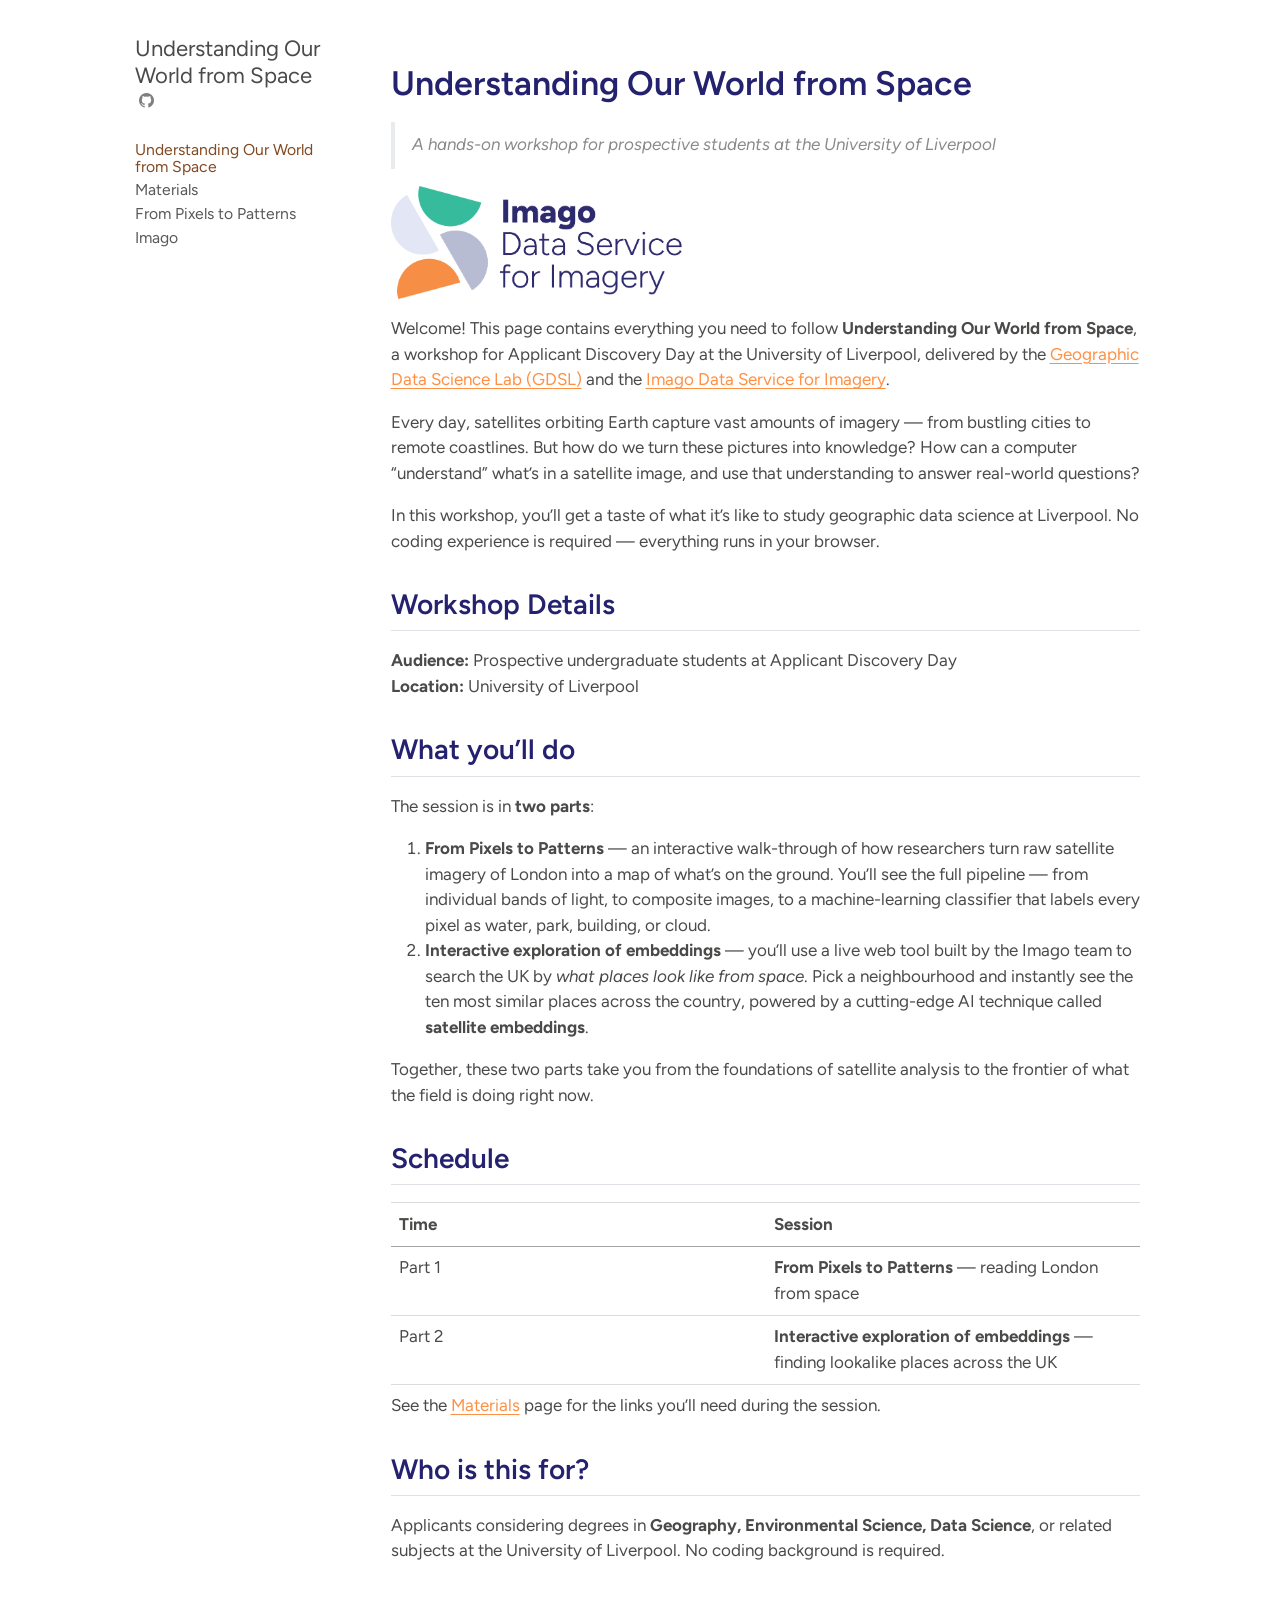
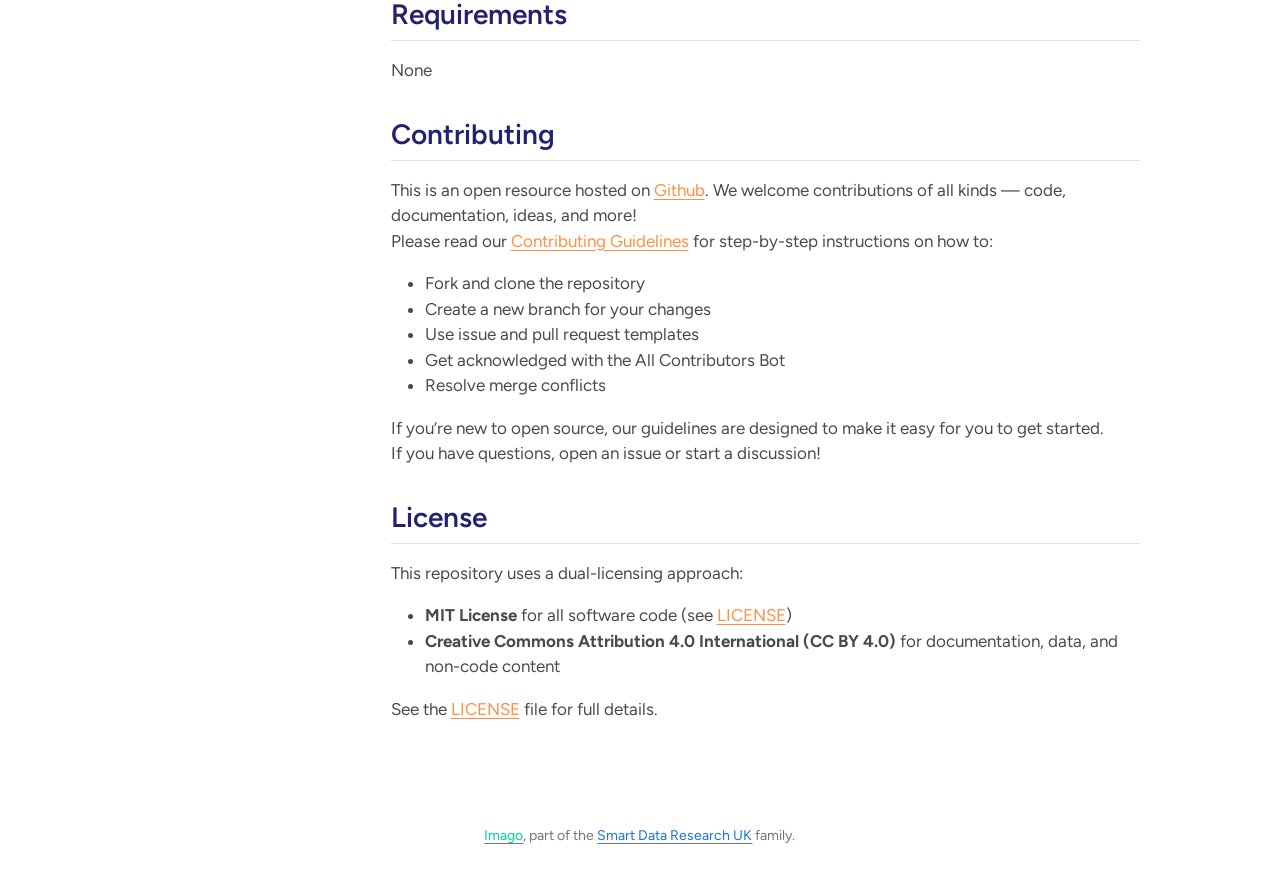
==== docs/index.html @ d42da16a "all material draft 1 (tested) index, materials, pixels to patterns and link to embeddings map" ====
<!DOCTYPE html>
<html xmlns="http://www.w3.org/1999/xhtml" lang="en" xml:lang="en"><head>

<meta charset="utf-8">
<meta name="generator" content="quarto-1.7.32">

<meta name="viewport" content="width=device-width, initial-scale=1.0, user-scalable=yes">


<title>Understanding Our World from Space</title>
<style>
code{white-space: pre-wrap;}
span.smallcaps{font-variant: small-caps;}
div.columns{display: flex; gap: min(4vw, 1.5em);}
div.column{flex: auto; overflow-x: auto;}
div.hanging-indent{margin-left: 1.5em; text-indent: -1.5em;}
ul.task-list{list-style: none;}
ul.task-list li input[type="checkbox"] {
  width: 0.8em;
  margin: 0 0.8em 0.2em -1em; /* quarto-specific, see https://github.com/quarto-dev/quarto-cli/issues/4556 */ 
  vertical-align: middle;
}
</style>


<script src="site_libs/quarto-nav/quarto-nav.js"></script>
<script src="site_libs/quarto-nav/headroom.min.js"></script>
<script src="site_libs/clipboard/clipboard.min.js"></script>
<script src="site_libs/quarto-search/autocomplete.umd.js"></script>
<script src="site_libs/quarto-search/fuse.min.js"></script>
<script src="site_libs/quarto-search/quarto-search.js"></script>
<meta name="quarto:offset" content="./">
<script src="site_libs/quarto-html/quarto.js" type="module"></script>
<script src="site_libs/quarto-html/tabsets/tabsets.js" type="module"></script>
<script src="site_libs/quarto-html/popper.min.js"></script>
<script src="site_libs/quarto-html/tippy.umd.min.js"></script>
<script src="site_libs/quarto-html/anchor.min.js"></script>
<link href="site_libs/quarto-html/tippy.css" rel="stylesheet">
<link href="site_libs/quarto-html/quarto-syntax-highlighting-37eea08aefeeee20ff55810ff984fec1.css" rel="stylesheet" id="quarto-text-highlighting-styles">
<script src="site_libs/bootstrap/bootstrap.min.js"></script>
<link href="site_libs/bootstrap/bootstrap-icons.css" rel="stylesheet">
<link href="site_libs/bootstrap/bootstrap-4db980d2af4412063e54ac826e8327b6.min.css" rel="stylesheet" append-hash="true" id="quarto-bootstrap" data-mode="light">
<script id="quarto-search-options" type="application/json">{
  "location": "sidebar",
  "copy-button": false,
  "collapse-after": 3,
  "panel-placement": "start",
  "type": "overlay",
  "limit": 50,
  "keyboard-shortcut": [
    "f",
    "/",
    "s"
  ],
  "language": {
    "search-no-results-text": "No results",
    "search-matching-documents-text": "matching documents",
    "search-copy-link-title": "Copy link to search",
    "search-hide-matches-text": "Hide additional matches",
    "search-more-match-text": "more match in this document",
    "search-more-matches-text": "more matches in this document",
    "search-clear-button-title": "Clear",
    "search-text-placeholder": "",
    "search-detached-cancel-button-title": "Cancel",
    "search-submit-button-title": "Submit",
    "search-label": "Search"
  }
}</script>
<script defer="" src="https://events.imago.ac.uk/script.js" data-website-id="1d384e7c-c043-45bd-9404-abb364ffe9e0"></script>


</head>

<body class="nav-sidebar floating fullcontent quarto-light">

<div id="quarto-search-results"></div>
  <header id="quarto-header" class="headroom fixed-top">
  <nav class="quarto-secondary-nav">
    <div class="container-fluid d-flex">
      <button type="button" class="quarto-btn-toggle btn" data-bs-toggle="collapse" role="button" data-bs-target=".quarto-sidebar-collapse-item" aria-controls="quarto-sidebar" aria-expanded="false" aria-label="Toggle sidebar navigation" onclick="if (window.quartoToggleHeadroom) { window.quartoToggleHeadroom(); }">
        <i class="bi bi-layout-text-sidebar-reverse"></i>
      </button>
        <nav class="quarto-page-breadcrumbs" aria-label="breadcrumb"><ol class="breadcrumb"><li class="breadcrumb-item"><a href="./index.html">Understanding Our World from Space</a></li></ol></nav>
        <a class="flex-grow-1" role="navigation" data-bs-toggle="collapse" data-bs-target=".quarto-sidebar-collapse-item" aria-controls="quarto-sidebar" aria-expanded="false" aria-label="Toggle sidebar navigation" onclick="if (window.quartoToggleHeadroom) { window.quartoToggleHeadroom(); }">      
        </a>
      <button type="button" class="btn quarto-search-button" aria-label="Search" onclick="window.quartoOpenSearch();">
        <i class="bi bi-search"></i>
      </button>
    </div>
  </nav>
</header>
<!-- content -->
<div id="quarto-content" class="quarto-container page-columns page-rows-contents page-layout-article">
<!-- sidebar -->
  <nav id="quarto-sidebar" class="sidebar collapse collapse-horizontal quarto-sidebar-collapse-item sidebar-navigation floating overflow-auto">
    <div class="pt-lg-2 mt-2 text-left sidebar-header">
    <div class="sidebar-title mb-0 py-0">
      <a href="./">Understanding Our World from Space</a> 
        <div class="sidebar-tools-main">
    <a href="https://github.com/Imago-SDRUK/ADD_from_space" title="" class="quarto-navigation-tool px-1" aria-label=""><i class="bi bi-github"></i></a>
    <div id="quarto-search" class="quarto-navigation-tool px-1" title="Search"></div>
</div>
    </div>
      </div>
    <div class="sidebar-menu-container"> 
    <ul class="list-unstyled mt-1">
        <li class="sidebar-item">
  <div class="sidebar-item-container"> 
  <a href="./index.html" class="sidebar-item-text sidebar-link active">
 <span class="menu-text">Understanding Our World from Space</span></a>
  </div>
</li>
        <li class="sidebar-item">
  <div class="sidebar-item-container"> 
  <a href="./materials.html" class="sidebar-item-text sidebar-link">
 <span class="menu-text">Materials</span></a>
  </div>
</li>
        <li class="sidebar-item">
  <div class="sidebar-item-container"> 
  <a href="./pixelsToPatterns.html" class="sidebar-item-text sidebar-link">
 <span class="menu-text">From Pixels to Patterns</span></a>
  </div>
</li>
        <li class="sidebar-item">
  <div class="sidebar-item-container"> 
  <a href="https://imago.ac.uk" class="sidebar-item-text sidebar-link">
 <span class="menu-text">Imago</span></a>
  </div>
</li>
    </ul>
    </div>
</nav>
<div id="quarto-sidebar-glass" class="quarto-sidebar-collapse-item" data-bs-toggle="collapse" data-bs-target=".quarto-sidebar-collapse-item"></div>
<!-- margin-sidebar -->
    
<!-- main -->
<main class="content" id="quarto-document-content"><header id="title-block-header" class="quarto-title-block"></header>




<section id="understanding-our-world-from-space" class="level1">
<h1>Understanding Our World from Space</h1>
<blockquote class="blockquote">
<p><em>A hands-on workshop for prospective students at the University of Liverpool</em></p>
</blockquote>
<p><img src="assets/Imago-logo.png" alt="Imago Logo" width="300"></p>
<p>Welcome! This page contains everything you need to follow <strong>Understanding Our World from Space</strong>, a workshop for Applicant Discovery Day at the University of Liverpool, delivered by the <a href="https://www.liverpool.ac.uk/geographic-data-science/">Geographic Data Science Lab (GDSL)</a> and the <a href="https://imago.ac.uk/">Imago Data Service for Imagery</a>.</p>
<p>Every day, satellites orbiting Earth capture vast amounts of imagery — from bustling cities to remote coastlines. But how do we turn these pictures into knowledge? How can a computer “understand” what’s in a satellite image, and use that understanding to answer real-world questions?</p>
<p>In this workshop, you’ll get a taste of what it’s like to study geographic data science at Liverpool. No coding experience is required — everything runs in your browser.</p>
<section id="workshop-details" class="level2">
<h2 class="anchored" data-anchor-id="workshop-details">Workshop Details</h2>
<p><strong>Audience:</strong> Prospective undergraduate students at Applicant Discovery Day<br>
<strong>Location:</strong> University of Liverpool</p>
</section>
<section id="what-youll-do" class="level2">
<h2 class="anchored" data-anchor-id="what-youll-do">What you’ll do</h2>
<p>The session is in <strong>two parts</strong>:</p>
<ol type="1">
<li><strong>From Pixels to Patterns</strong> — an interactive walk-through of how researchers turn raw satellite imagery of London into a map of what’s on the ground. You’ll see the full pipeline — from individual bands of light, to composite images, to a machine-learning classifier that labels every pixel as water, park, building, or cloud.</li>
<li><strong>Interactive exploration of embeddings</strong> — you’ll use a live web tool built by the Imago team to search the UK by <em>what places look like from space</em>. Pick a neighbourhood and instantly see the ten most similar places across the country, powered by a cutting-edge AI technique called <strong>satellite embeddings</strong>.</li>
</ol>
<p>Together, these two parts take you from the foundations of satellite analysis to the frontier of what the field is doing right now.</p>
</section>
<section id="schedule" class="level2">
<h2 class="anchored" data-anchor-id="schedule">Schedule</h2>
<table class="caption-top table">
<colgroup>
<col style="width: 50%">
<col style="width: 50%">
</colgroup>
<thead>
<tr class="header">
<th>Time</th>
<th>Session</th>
</tr>
</thead>
<tbody>
<tr class="odd">
<td>Part 1</td>
<td><strong>From Pixels to Patterns</strong> — reading London from space</td>
</tr>
<tr class="even">
<td>Part 2</td>
<td><strong>Interactive exploration of embeddings</strong> — finding lookalike places across the UK</td>
</tr>
</tbody>
</table>
<p>See the <a href="https://imago-sdruk.github.io/ADD_from_space/Materials.html">Materials</a> page for the links you’ll need during the session.</p>
</section>
<section id="who-is-this-for" class="level2">
<h2 class="anchored" data-anchor-id="who-is-this-for">Who is this for?</h2>
<p>Applicants considering degrees in <strong>Geography, Environmental Science, Data Science</strong>, or related subjects at the University of Liverpool. No coding background is required.</p>
</section>
<section id="requirements" class="level2">
<h2 class="anchored" data-anchor-id="requirements">Requirements</h2>
<p>None</p>
</section>
<section id="contributing" class="level2">
<h2 class="anchored" data-anchor-id="contributing">Contributing</h2>
<p>This is an open resource hosted on <a href="https://github.com/Imago-SDRUK/ADD_from_space">Github</a>. We welcome contributions of all kinds — code, documentation, ideas, and more!<br>
Please read our <a href="./CONTRIBUTING.html">Contributing Guidelines</a> for step-by-step instructions on how to:</p>
<ul>
<li>Fork and clone the repository</li>
<li>Create a new branch for your changes</li>
<li>Use issue and pull request templates</li>
<li>Get acknowledged with the All Contributors Bot</li>
<li>Resolve merge conflicts</li>
</ul>
<p>If you’re new to open source, our guidelines are designed to make it easy for you to get started.<br>
If you have questions, open an issue or start a discussion!</p>
</section>
<section id="license" class="level2">
<h2 class="anchored" data-anchor-id="license">License</h2>
<p>This repository uses a dual-licensing approach:</p>
<ul>
<li><strong>MIT License</strong> for all software code (see <a href="LICENSE">LICENSE</a>)</li>
<li><strong>Creative Commons Attribution 4.0 International (CC BY 4.0)</strong> for documentation, data, and non-code content</li>
</ul>
<p>See the <a href="LICENSE">LICENSE</a> file for full details.</p>


</section>
</section>

</main> <!-- /main -->
<script id="quarto-html-after-body" type="application/javascript">
  window.document.addEventListener("DOMContentLoaded", function (event) {
    const icon = "";
    const anchorJS = new window.AnchorJS();
    anchorJS.options = {
      placement: 'right',
      icon: icon
    };
    anchorJS.add('.anchored');
    const isCodeAnnotation = (el) => {
      for (const clz of el.classList) {
        if (clz.startsWith('code-annotation-')) {                     
          return true;
        }
      }
      return false;
    }
    const onCopySuccess = function(e) {
      // button target
      const button = e.trigger;
      // don't keep focus
      button.blur();
      // flash "checked"
      button.classList.add('code-copy-button-checked');
      var currentTitle = button.getAttribute("title");
      button.setAttribute("title", "Copied!");
      let tooltip;
      if (window.bootstrap) {
        button.setAttribute("data-bs-toggle", "tooltip");
        button.setAttribute("data-bs-placement", "left");
        button.setAttribute("data-bs-title", "Copied!");
        tooltip = new bootstrap.Tooltip(button, 
          { trigger: "manual", 
            customClass: "code-copy-button-tooltip",
            offset: [0, -8]});
        tooltip.show();    
      }
      setTimeout(function() {
        if (tooltip) {
          tooltip.hide();
          button.removeAttribute("data-bs-title");
          button.removeAttribute("data-bs-toggle");
          button.removeAttribute("data-bs-placement");
        }
        button.setAttribute("title", currentTitle);
        button.classList.remove('code-copy-button-checked');
      }, 1000);
      // clear code selection
      e.clearSelection();
    }
    const getTextToCopy = function(trigger) {
        const codeEl = trigger.previousElementSibling.cloneNode(true);
        for (const childEl of codeEl.children) {
          if (isCodeAnnotation(childEl)) {
            childEl.remove();
          }
        }
        return codeEl.innerText;
    }
    const clipboard = new window.ClipboardJS('.code-copy-button:not([data-in-quarto-modal])', {
      text: getTextToCopy
    });
    clipboard.on('success', onCopySuccess);
    if (window.document.getElementById('quarto-embedded-source-code-modal')) {
      const clipboardModal = new window.ClipboardJS('.code-copy-button[data-in-quarto-modal]', {
        text: getTextToCopy,
        container: window.document.getElementById('quarto-embedded-source-code-modal')
      });
      clipboardModal.on('success', onCopySuccess);
    }
      var localhostRegex = new RegExp(/^(?:http|https):\/\/localhost\:?[0-9]*\//);
      var mailtoRegex = new RegExp(/^mailto:/);
        var filterRegex = new RegExp('/' + window.location.host + '/');
      var isInternal = (href) => {
          return filterRegex.test(href) || localhostRegex.test(href) || mailtoRegex.test(href);
      }
      // Inspect non-navigation links and adorn them if external
     var links = window.document.querySelectorAll('a[href]:not(.nav-link):not(.navbar-brand):not(.toc-action):not(.sidebar-link):not(.sidebar-item-toggle):not(.pagination-link):not(.no-external):not([aria-hidden]):not(.dropdown-item):not(.quarto-navigation-tool):not(.about-link)');
      for (var i=0; i<links.length; i++) {
        const link = links[i];
        if (!isInternal(link.href)) {
          // undo the damage that might have been done by quarto-nav.js in the case of
          // links that we want to consider external
          if (link.dataset.originalHref !== undefined) {
            link.href = link.dataset.originalHref;
          }
        }
      }
    function tippyHover(el, contentFn, onTriggerFn, onUntriggerFn) {
      const config = {
        allowHTML: true,
        maxWidth: 500,
        delay: 100,
        arrow: false,
        appendTo: function(el) {
            return el.parentElement;
        },
        interactive: true,
        interactiveBorder: 10,
        theme: 'quarto',
        placement: 'bottom-start',
      };
      if (contentFn) {
        config.content = contentFn;
      }
      if (onTriggerFn) {
        config.onTrigger = onTriggerFn;
      }
      if (onUntriggerFn) {
        config.onUntrigger = onUntriggerFn;
      }
      window.tippy(el, config); 
    }
    const noterefs = window.document.querySelectorAll('a[role="doc-noteref"]');
    for (var i=0; i<noterefs.length; i++) {
      const ref = noterefs[i];
      tippyHover(ref, function() {
        // use id or data attribute instead here
        let href = ref.getAttribute('data-footnote-href') || ref.getAttribute('href');
        try { href = new URL(href).hash; } catch {}
        const id = href.replace(/^#\/?/, "");
        const note = window.document.getElementById(id);
        if (note) {
          return note.innerHTML;
        } else {
          return "";
        }
      });
    }
    const xrefs = window.document.querySelectorAll('a.quarto-xref');
    const processXRef = (id, note) => {
      // Strip column container classes
      const stripColumnClz = (el) => {
        el.classList.remove("page-full", "page-columns");
        if (el.children) {
          for (const child of el.children) {
            stripColumnClz(child);
          }
        }
      }
      stripColumnClz(note)
      if (id === null || id.startsWith('sec-')) {
        // Special case sections, only their first couple elements
        const container = document.createElement("div");
        if (note.children && note.children.length > 2) {
          container.appendChild(note.children[0].cloneNode(true));
          for (let i = 1; i < note.children.length; i++) {
            const child = note.children[i];
            if (child.tagName === "P" && child.innerText === "") {
              continue;
            } else {
              container.appendChild(child.cloneNode(true));
              break;
            }
          }
          if (window.Quarto?.typesetMath) {
            window.Quarto.typesetMath(container);
          }
          return container.innerHTML
        } else {
          if (window.Quarto?.typesetMath) {
            window.Quarto.typesetMath(note);
          }
          return note.innerHTML;
        }
      } else {
        // Remove any anchor links if they are present
        const anchorLink = note.querySelector('a.anchorjs-link');
        if (anchorLink) {
          anchorLink.remove();
        }
        if (window.Quarto?.typesetMath) {
          window.Quarto.typesetMath(note);
        }
        if (note.classList.contains("callout")) {
          return note.outerHTML;
        } else {
          return note.innerHTML;
        }
      }
    }
    for (var i=0; i<xrefs.length; i++) {
      const xref = xrefs[i];
      tippyHover(xref, undefined, function(instance) {
        instance.disable();
        let url = xref.getAttribute('href');
        let hash = undefined; 
        if (url.startsWith('#')) {
          hash = url;
        } else {
          try { hash = new URL(url).hash; } catch {}
        }
        if (hash) {
          const id = hash.replace(/^#\/?/, "");
          const note = window.document.getElementById(id);
          if (note !== null) {
            try {
              const html = processXRef(id, note.cloneNode(true));
              instance.setContent(html);
            } finally {
              instance.enable();
              instance.show();
            }
          } else {
            // See if we can fetch this
            fetch(url.split('#')[0])
            .then(res => res.text())
            .then(html => {
              const parser = new DOMParser();
              const htmlDoc = parser.parseFromString(html, "text/html");
              const note = htmlDoc.getElementById(id);
              if (note !== null) {
                const html = processXRef(id, note);
                instance.setContent(html);
              } 
            }).finally(() => {
              instance.enable();
              instance.show();
            });
          }
        } else {
          // See if we can fetch a full url (with no hash to target)
          // This is a special case and we should probably do some content thinning / targeting
          fetch(url)
          .then(res => res.text())
          .then(html => {
            const parser = new DOMParser();
            const htmlDoc = parser.parseFromString(html, "text/html");
            const note = htmlDoc.querySelector('main.content');
            if (note !== null) {
              // This should only happen for chapter cross references
              // (since there is no id in the URL)
              // remove the first header
              if (note.children.length > 0 && note.children[0].tagName === "HEADER") {
                note.children[0].remove();
              }
              const html = processXRef(null, note);
              instance.setContent(html);
            } 
          }).finally(() => {
            instance.enable();
            instance.show();
          });
        }
      }, function(instance) {
      });
    }
        let selectedAnnoteEl;
        const selectorForAnnotation = ( cell, annotation) => {
          let cellAttr = 'data-code-cell="' + cell + '"';
          let lineAttr = 'data-code-annotation="' +  annotation + '"';
          const selector = 'span[' + cellAttr + '][' + lineAttr + ']';
          return selector;
        }
        const selectCodeLines = (annoteEl) => {
          const doc = window.document;
          const targetCell = annoteEl.getAttribute("data-target-cell");
          const targetAnnotation = annoteEl.getAttribute("data-target-annotation");
          const annoteSpan = window.document.querySelector(selectorForAnnotation(targetCell, targetAnnotation));
          const lines = annoteSpan.getAttribute("data-code-lines").split(",");
          const lineIds = lines.map((line) => {
            return targetCell + "-" + line;
          })
          let top = null;
          let height = null;
          let parent = null;
          if (lineIds.length > 0) {
              //compute the position of the single el (top and bottom and make a div)
              const el = window.document.getElementById(lineIds[0]);
              top = el.offsetTop;
              height = el.offsetHeight;
              parent = el.parentElement.parentElement;
            if (lineIds.length > 1) {
              const lastEl = window.document.getElementById(lineIds[lineIds.length - 1]);
              const bottom = lastEl.offsetTop + lastEl.offsetHeight;
              height = bottom - top;
            }
            if (top !== null && height !== null && parent !== null) {
              // cook up a div (if necessary) and position it 
              let div = window.document.getElementById("code-annotation-line-highlight");
              if (div === null) {
                div = window.document.createElement("div");
                div.setAttribute("id", "code-annotation-line-highlight");
                div.style.position = 'absolute';
                parent.appendChild(div);
              }
              div.style.top = top - 2 + "px";
              div.style.height = height + 4 + "px";
              div.style.left = 0;
              let gutterDiv = window.document.getElementById("code-annotation-line-highlight-gutter");
              if (gutterDiv === null) {
                gutterDiv = window.document.createElement("div");
                gutterDiv.setAttribute("id", "code-annotation-line-highlight-gutter");
                gutterDiv.style.position = 'absolute';
                const codeCell = window.document.getElementById(targetCell);
                const gutter = codeCell.querySelector('.code-annotation-gutter');
                gutter.appendChild(gutterDiv);
              }
              gutterDiv.style.top = top - 2 + "px";
              gutterDiv.style.height = height + 4 + "px";
            }
            selectedAnnoteEl = annoteEl;
          }
        };
        const unselectCodeLines = () => {
          const elementsIds = ["code-annotation-line-highlight", "code-annotation-line-highlight-gutter"];
          elementsIds.forEach((elId) => {
            const div = window.document.getElementById(elId);
            if (div) {
              div.remove();
            }
          });
          selectedAnnoteEl = undefined;
        };
          // Handle positioning of the toggle
      window.addEventListener(
        "resize",
        throttle(() => {
          elRect = undefined;
          if (selectedAnnoteEl) {
            selectCodeLines(selectedAnnoteEl);
          }
        }, 10)
      );
      function throttle(fn, ms) {
      let throttle = false;
      let timer;
        return (...args) => {
          if(!throttle) { // first call gets through
              fn.apply(this, args);
              throttle = true;
          } else { // all the others get throttled
              if(timer) clearTimeout(timer); // cancel #2
              timer = setTimeout(() => {
                fn.apply(this, args);
                timer = throttle = false;
              }, ms);
          }
        };
      }
        // Attach click handler to the DT
        const annoteDls = window.document.querySelectorAll('dt[data-target-cell]');
        for (const annoteDlNode of annoteDls) {
          annoteDlNode.addEventListener('click', (event) => {
            const clickedEl = event.target;
            if (clickedEl !== selectedAnnoteEl) {
              unselectCodeLines();
              const activeEl = window.document.querySelector('dt[data-target-cell].code-annotation-active');
              if (activeEl) {
                activeEl.classList.remove('code-annotation-active');
              }
              selectCodeLines(clickedEl);
              clickedEl.classList.add('code-annotation-active');
            } else {
              // Unselect the line
              unselectCodeLines();
              clickedEl.classList.remove('code-annotation-active');
            }
          });
        }
    const findCites = (el) => {
      const parentEl = el.parentElement;
      if (parentEl) {
        const cites = parentEl.dataset.cites;
        if (cites) {
          return {
            el,
            cites: cites.split(' ')
          };
        } else {
          return findCites(el.parentElement)
        }
      } else {
        return undefined;
      }
    };
    var bibliorefs = window.document.querySelectorAll('a[role="doc-biblioref"]');
    for (var i=0; i<bibliorefs.length; i++) {
      const ref = bibliorefs[i];
      const citeInfo = findCites(ref);
      if (citeInfo) {
        tippyHover(citeInfo.el, function() {
          var popup = window.document.createElement('div');
          citeInfo.cites.forEach(function(cite) {
            var citeDiv = window.document.createElement('div');
            citeDiv.classList.add('hanging-indent');
            citeDiv.classList.add('csl-entry');
            var biblioDiv = window.document.getElementById('ref-' + cite);
            if (biblioDiv) {
              citeDiv.innerHTML = biblioDiv.innerHTML;
            }
            popup.appendChild(citeDiv);
          });
          return popup.innerHTML;
        });
      }
    }
  });
  </script>
</div> <!-- /content -->
<footer class="footer">
  <div class="nav-footer">
    <div class="nav-footer-left">
      &nbsp;
    </div>   
    <div class="nav-footer-center">
<p><a href="https://imago.ac.uk"><span class="green">Imago</span></a>, part of the <a href="https://www.sdruk.ukri.org/"><span class="blue">Smart Data Research UK</span></a> family.</p>
</div>
    <div class="nav-footer-right">
      &nbsp;
    </div>
  </div>
</footer>




</body></html>
---- docs/site_libs/quarto-html/tippy.css ----
.tippy-box[data-animation=fade][data-state=hidden]{opacity:0}[data-tippy-root]{max-width:calc(100vw - 10px)}.tippy-box{position:relative;background-color:#333;color:#fff;border-radius:4px;font-size:14px;line-height:1.4;white-space:normal;outline:0;transition-property:transform,visibility,opacity}.tippy-box[data-placement^=top]>.tippy-arrow{bottom:0}.tippy-box[data-placement^=top]>.tippy-arrow:before{bottom:-7px;left:0;border-width:8px 8px 0;border-top-color:initial;transform-origin:center top}.tippy-box[data-placement^=bottom]>.tippy-arrow{top:0}.tippy-box[data-placement^=bottom]>.tippy-arrow:before{top:-7px;left:0;border-width:0 8px 8px;border-bottom-color:initial;transform-origin:center bottom}.tippy-box[data-placement^=left]>.tippy-arrow{right:0}.tippy-box[data-placement^=left]>.tippy-arrow:before{border-width:8px 0 8px 8px;border-left-color:initial;right:-7px;transform-origin:center left}.tippy-box[data-placement^=right]>.tippy-arrow{left:0}.tippy-box[data-placement^=right]>.tippy-arrow:before{left:-7px;border-width:8px 8px 8px 0;border-right-color:initial;transform-origin:center right}.tippy-box[data-inertia][data-state=visible]{transition-timing-function:cubic-bezier(.54,1.5,.38,1.11)}.tippy-arrow{width:16px;height:16px;color:#333}.tippy-arrow:before{content:"";position:absolute;border-color:transparent;border-style:solid}.tippy-content{position:relative;padding:5px 9px;z-index:1}
---- docs/site_libs/quarto-html/quarto-syntax-highlighting-37eea08aefeeee20ff55810ff984fec1.css ----
/* quarto syntax highlight colors */
:root {
  --quarto-hl-ot-color: #003B4F;
  --quarto-hl-at-color: #657422;
  --quarto-hl-ss-color: #20794D;
  --quarto-hl-an-color: #5E5E5E;
  --quarto-hl-fu-color: #4758AB;
  --quarto-hl-st-color: #20794D;
  --quarto-hl-cf-color: #003B4F;
  --quarto-hl-op-color: #5E5E5E;
  --quarto-hl-er-color: #AD0000;
  --quarto-hl-bn-color: #AD0000;
  --quarto-hl-al-color: #AD0000;
  --quarto-hl-va-color: #111111;
  --quarto-hl-bu-color: inherit;
  --quarto-hl-ex-color: inherit;
  --quarto-hl-pp-color: #AD0000;
  --quarto-hl-in-color: #5E5E5E;
  --quarto-hl-vs-color: #20794D;
  --quarto-hl-wa-color: #5E5E5E;
  --quarto-hl-do-color: #5E5E5E;
  --quarto-hl-im-color: #00769E;
  --quarto-hl-ch-color: #20794D;
  --quarto-hl-dt-color: #AD0000;
  --quarto-hl-fl-color: #AD0000;
  --quarto-hl-co-color: #5E5E5E;
  --quarto-hl-cv-color: #5E5E5E;
  --quarto-hl-cn-color: #8f5902;
  --quarto-hl-sc-color: #5E5E5E;
  --quarto-hl-dv-color: #AD0000;
  --quarto-hl-kw-color: #003B4F;
}

/* other quarto variables */
:root {
  --quarto-font-monospace: SFMono-Regular, Menlo, Monaco, Consolas, "Liberation Mono", "Courier New", monospace;
}

/* syntax highlight based on Pandoc's rules */
pre > code.sourceCode > span {
  color: #003B4F;
}

code.sourceCode > span {
  color: #003B4F;
}

div.sourceCode,
div.sourceCode pre.sourceCode {
  color: #003B4F;
}

/* Normal */
code span {
  color: #003B4F;
}

/* Alert */
code span.al {
  color: #AD0000;
  font-style: inherit;
}

/* Annotation */
code span.an {
  color: #5E5E5E;
  font-style: inherit;
}

/* Attribute */
code span.at {
  color: #657422;
  font-style: inherit;
}

/* BaseN */
code span.bn {
  color: #AD0000;
  font-style: inherit;
}

/* BuiltIn */
code span.bu {
  font-style: inherit;
}

/* ControlFlow */
code span.cf {
  color: #003B4F;
  font-weight: bold;
  font-style: inherit;
}

/* Char */
code span.ch {
  color: #20794D;
  font-style: inherit;
}

/* Constant */
code span.cn {
  color: #8f5902;
  font-style: inherit;
}

/* Comment */
code span.co {
  color: #5E5E5E;
  font-style: inherit;
}

/* CommentVar */
code span.cv {
  color: #5E5E5E;
  font-style: italic;
}

/* Documentation */
code span.do {
  color: #5E5E5E;
  font-style: italic;
}

/* DataType */
code span.dt {
  color: #AD0000;
  font-style: inherit;
}

/* DecVal */
code span.dv {
  color: #AD0000;
  font-style: inherit;
}

/* Error */
code span.er {
  color: #AD0000;
  font-style: inherit;
}

/* Extension */
code span.ex {
  font-style: inherit;
}

/* Float */
code span.fl {
  color: #AD0000;
  font-style: inherit;
}

/* Function */
code span.fu {
  color: #4758AB;
  font-style: inherit;
}

/* Import */
code span.im {
  color: #00769E;
  font-style: inherit;
}

/* Information */
code span.in {
  color: #5E5E5E;
  font-style: inherit;
}

/* Keyword */
code span.kw {
  color: #003B4F;
  font-weight: bold;
  font-style: inherit;
}

/* Operator */
code span.op {
  color: #5E5E5E;
  font-style: inherit;
}

/* Other */
code span.ot {
  color: #003B4F;
  font-style: inherit;
}

/* Preprocessor */
code span.pp {
  color: #AD0000;
  font-style: inherit;
}

/* SpecialChar */
code span.sc {
  color: #5E5E5E;
  font-style: inherit;
}

/* SpecialString */
code span.ss {
  color: #20794D;
  font-style: inherit;
}

/* String */
code span.st {
  color: #20794D;
  font-style: inherit;
}

/* Variable */
code span.va {
  color: #111111;
  font-style: inherit;
}

/* VerbatimString */
code span.vs {
  color: #20794D;
  font-style: inherit;
}

/* Warning */
code span.wa {
  color: #5E5E5E;
  font-style: italic;
}

.prevent-inlining {
  content: "</";
}

/*# sourceMappingURL=27d3d809615f7771493d095567f04340.css.map */
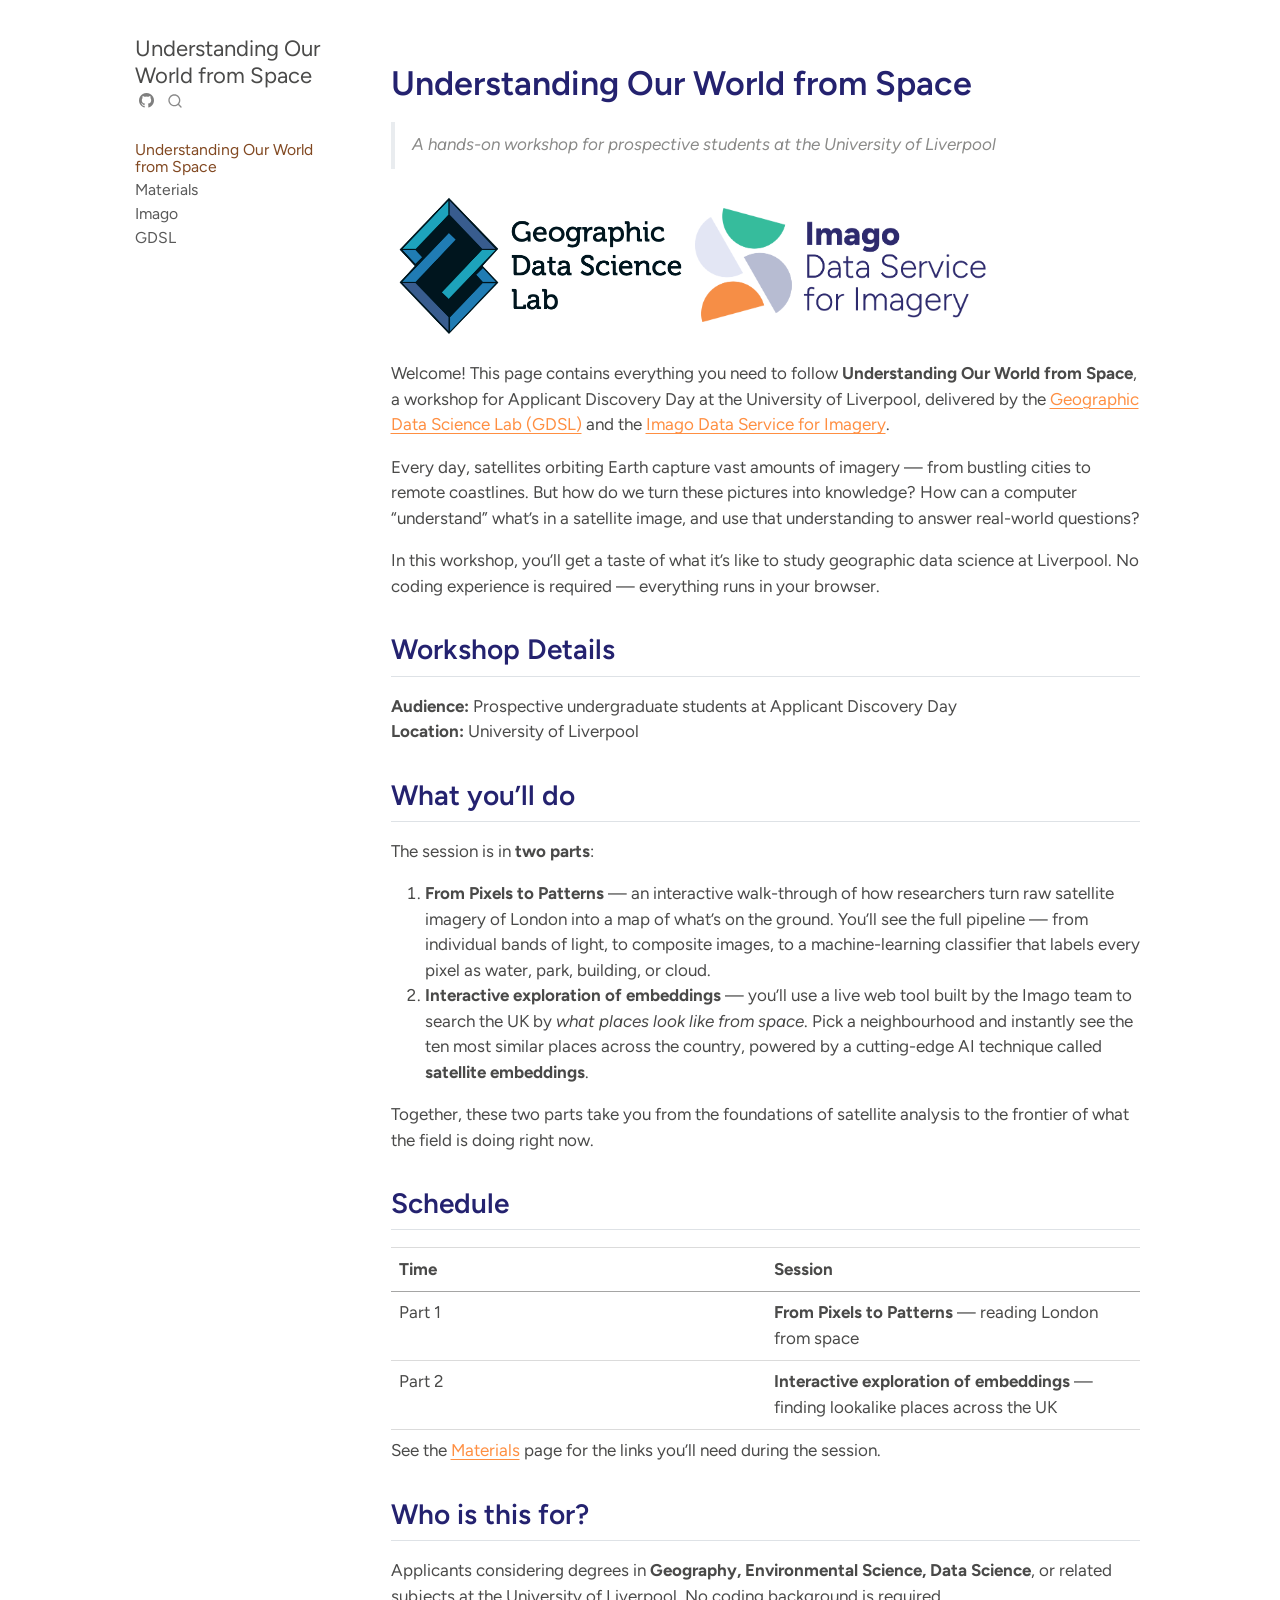
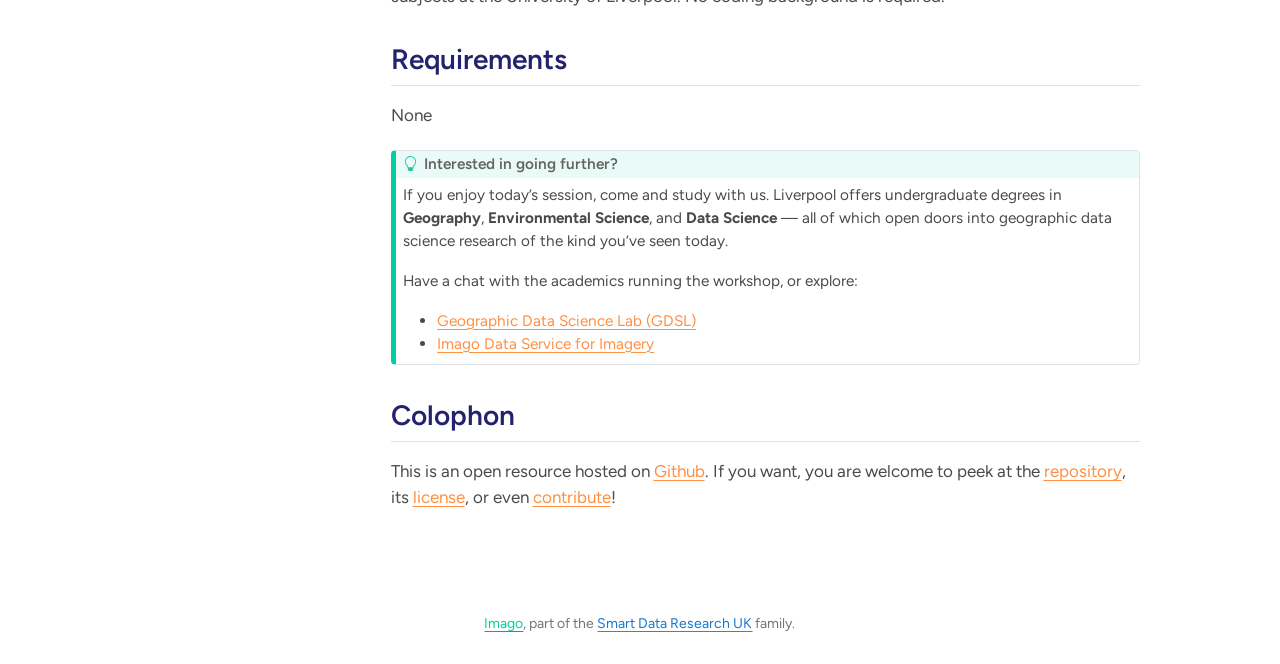
==== commit 0395936b: "rebuild" ====
--- a/docs/index.html
+++ b/docs/index.html
@@ -2,13 +2,16 @@
 <html xmlns="http://www.w3.org/1999/xhtml" lang="en" xml:lang="en"><head>
 
 <meta charset="utf-8">
-<meta name="generator" content="quarto-1.7.32">
+<meta name="generator" content="quarto-1.9.37">
 
 <meta name="viewport" content="width=device-width, initial-scale=1.0, user-scalable=yes">
 
 
 <title>Understanding Our World from Space</title>
 <style>
+/* Default styles provided by pandoc.
+** See https://pandoc.org/MANUAL.html#variables-for-html for config info.
+*/
 code{white-space: pre-wrap;}
 span.smallcaps{font-variant: small-caps;}
 div.columns{display: flex; gap: min(4vw, 1.5em);}
@@ -36,10 +39,10 @@
 <script src="site_libs/quarto-html/tippy.umd.min.js"></script>
 <script src="site_libs/quarto-html/anchor.min.js"></script>
 <link href="site_libs/quarto-html/tippy.css" rel="stylesheet">
-<link href="site_libs/quarto-html/quarto-syntax-highlighting-37eea08aefeeee20ff55810ff984fec1.css" rel="stylesheet" id="quarto-text-highlighting-styles">
+<link href="site_libs/quarto-html/quarto-syntax-highlighting-7f8f88aac4f3542376d5c11b86a4c14d.css" rel="stylesheet" id="quarto-text-highlighting-styles">
 <script src="site_libs/bootstrap/bootstrap.min.js"></script>
 <link href="site_libs/bootstrap/bootstrap-icons.css" rel="stylesheet">
-<link href="site_libs/bootstrap/bootstrap-4db980d2af4412063e54ac826e8327b6.min.css" rel="stylesheet" append-hash="true" id="quarto-bootstrap" data-mode="light">
+<link href="site_libs/bootstrap/bootstrap-9da0a69d09758582f7bec5a88b095657.min.css" rel="stylesheet" append-hash="true" id="quarto-bootstrap" data-mode="light">
 <script id="quarto-search-options" type="application/json">{
   "location": "sidebar",
   "copy-button": false,
@@ -118,14 +121,14 @@
 </li>
         <li class="sidebar-item">
   <div class="sidebar-item-container"> 
-  <a href="./pixelsToPatterns.html" class="sidebar-item-text sidebar-link">
- <span class="menu-text">From Pixels to Patterns</span></a>
+  <a href="https://imago.ac.uk" class="sidebar-item-text sidebar-link">
+ <span class="menu-text">Imago</span></a>
   </div>
 </li>
         <li class="sidebar-item">
   <div class="sidebar-item-container"> 
-  <a href="https://imago.ac.uk" class="sidebar-item-text sidebar-link">
- <span class="menu-text">Imago</span></a>
+  <a href="https://liverpool.ac.uk/geographic-data-science" class="sidebar-item-text sidebar-link">
+ <span class="menu-text">GDSL</span></a>
   </div>
 </li>
     </ul>
@@ -145,7 +148,7 @@
 <blockquote class="blockquote">
 <p><em>A hands-on workshop for prospective students at the University of Liverpool</em></p>
 </blockquote>
-<p><img src="assets/Imago-logo.png" alt="Imago Logo" width="300"></p>
+<p><a href="https://liverpool.ac.uk/geographic-data-science"><img src="assets/gds_logo_1.png" alt="Imago Logo" width="300"></a> <a href="https://imago.ac.uk"><img src="assets/Imago-logo.png" alt="Imago Logo" width="300"></a></p>
 <p>Welcome! This page contains everything you need to follow <strong>Understanding Our World from Space</strong>, a workshop for Applicant Discovery Day at the University of Liverpool, delivered by the <a href="https://www.liverpool.ac.uk/geographic-data-science/">Geographic Data Science Lab (GDSL)</a> and the <a href="https://imago.ac.uk/">Imago Data Service for Imagery</a>.</p>
 <p>Every day, satellites orbiting Earth capture vast amounts of imagery — from bustling cities to remote coastlines. But how do we turn these pictures into knowledge? How can a computer “understand” what’s in a satellite image, and use that understanding to answer real-world questions?</p>
 <p>In this workshop, you’ll get a taste of what it’s like to study geographic data science at Liverpool. No coding experience is required — everything runs in your browser.</p>
@@ -187,7 +190,7 @@
 </tr>
 </tbody>
 </table>
-<p>See the <a href="https://imago-sdruk.github.io/ADD_from_space/Materials.html">Materials</a> page for the links you’ll need during the session.</p>
+<p>See the <a href="./materials.html">Materials</a> page for the links you’ll need during the session.</p>
 </section>
 <section id="who-is-this-for" class="level2">
 <h2 class="anchored" data-anchor-id="who-is-this-for">Who is this for?</h2>
@@ -196,29 +199,28 @@
 <section id="requirements" class="level2">
 <h2 class="anchored" data-anchor-id="requirements">Requirements</h2>
 <p>None</p>
+<div class="callout callout-style-default callout-tip callout-titled">
+<div class="callout-header d-flex align-content-center">
+<div class="callout-icon-container">
+<i class="callout-icon"></i>
+</div>
+<div class="callout-title-container flex-fill">
+<span class="screen-reader-only">Tip</span>Interested in going further?
+</div>
+</div>
+<div class="callout-body-container callout-body">
+<p>If you enjoy today’s session, come and study with us. Liverpool offers undergraduate degrees in <strong>Geography</strong>, <strong>Environmental Science</strong>, and <strong>Data Science</strong> — all of which open doors into geographic data science research of the kind you’ve seen today.</p>
+<p>Have a chat with the academics running the workshop, or explore:</p>
+<ul>
+<li><a href="https://gdsl-ul.github.io/">Geographic Data Science Lab (GDSL)</a></li>
+<li><a href="https://imago.ac.uk/">Imago Data Service for Imagery</a></li>
+</ul>
+</div>
+</div>
 </section>
-<section id="contributing" class="level2">
-<h2 class="anchored" data-anchor-id="contributing">Contributing</h2>
-<p>This is an open resource hosted on <a href="https://github.com/Imago-SDRUK/ADD_from_space">Github</a>. We welcome contributions of all kinds — code, documentation, ideas, and more!<br>
-Please read our <a href="./CONTRIBUTING.html">Contributing Guidelines</a> for step-by-step instructions on how to:</p>
-<ul>
-<li>Fork and clone the repository</li>
-<li>Create a new branch for your changes</li>
-<li>Use issue and pull request templates</li>
-<li>Get acknowledged with the All Contributors Bot</li>
-<li>Resolve merge conflicts</li>
-</ul>
-<p>If you’re new to open source, our guidelines are designed to make it easy for you to get started.<br>
-If you have questions, open an issue or start a discussion!</p>
-</section>
-<section id="license" class="level2">
-<h2 class="anchored" data-anchor-id="license">License</h2>
-<p>This repository uses a dual-licensing approach:</p>
-<ul>
-<li><strong>MIT License</strong> for all software code (see <a href="LICENSE">LICENSE</a>)</li>
-<li><strong>Creative Commons Attribution 4.0 International (CC BY 4.0)</strong> for documentation, data, and non-code content</li>
-</ul>
-<p>See the <a href="LICENSE">LICENSE</a> file for full details.</p>
+<section id="colophon" class="level2">
+<h2 class="anchored" data-anchor-id="colophon">Colophon</h2>
+<p>This is an open resource hosted on <a href="https://github.com/Imago-SDRUK/ADD_from_space">Github</a>. If you want, you are welcome to peek at the <a href="https://github.com/Imago-SDRUK/ADD_from_space">repository</a>, its <a href="LICENSE">license</a>, or even <a href="./CONTRIBUTING.html">contribute</a>!</p>
 
 
 </section>
@@ -276,13 +278,14 @@
       e.clearSelection();
     }
     const getTextToCopy = function(trigger) {
-        const codeEl = trigger.previousElementSibling.cloneNode(true);
-        for (const childEl of codeEl.children) {
-          if (isCodeAnnotation(childEl)) {
-            childEl.remove();
-          }
-        }
-        return codeEl.innerText;
+      const outerScaffold = trigger.parentElement.cloneNode(true);
+      const codeEl = outerScaffold.querySelector('code');
+      for (const childEl of codeEl.children) {
+        if (isCodeAnnotation(childEl)) {
+          childEl.remove();
+        }
+      }
+      return codeEl.innerText;
     }
     const clipboard = new window.ClipboardJS('.code-copy-button:not([data-in-quarto-modal])', {
       text: getTextToCopy
--- a/docs/site_libs/quarto-html/quarto-syntax-highlighting-7f8f88aac4f3542376d5c11b86a4c14d.css
+++ b/docs/site_libs/quarto-html/quarto-syntax-highlighting-7f8f88aac4f3542376d5c11b86a4c14d.css
@@ -0,0 +1,236 @@
+/* quarto syntax highlight colors */
+:root {
+  --quarto-hl-ot-color: #003B4F;
+  --quarto-hl-at-color: #657422;
+  --quarto-hl-ss-color: #20794D;
+  --quarto-hl-an-color: #5E5E5E;
+  --quarto-hl-fu-color: #4758AB;
+  --quarto-hl-st-color: #20794D;
+  --quarto-hl-cf-color: #003B4F;
+  --quarto-hl-op-color: #5E5E5E;
+  --quarto-hl-er-color: #AD0000;
+  --quarto-hl-bn-color: #AD0000;
+  --quarto-hl-al-color: #AD0000;
+  --quarto-hl-va-color: #111111;
+  --quarto-hl-bu-color: inherit;
+  --quarto-hl-ex-color: inherit;
+  --quarto-hl-pp-color: #AD0000;
+  --quarto-hl-in-color: #5E5E5E;
+  --quarto-hl-vs-color: #20794D;
+  --quarto-hl-wa-color: #5E5E5E;
+  --quarto-hl-do-color: #5E5E5E;
+  --quarto-hl-im-color: #00769E;
+  --quarto-hl-ch-color: #20794D;
+  --quarto-hl-dt-color: #AD0000;
+  --quarto-hl-fl-color: #AD0000;
+  --quarto-hl-co-color: #5E5E5E;
+  --quarto-hl-cv-color: #5E5E5E;
+  --quarto-hl-cn-color: #8f5902;
+  --quarto-hl-sc-color: #5E5E5E;
+  --quarto-hl-dv-color: #AD0000;
+  --quarto-hl-kw-color: #003B4F;
+}
+
+/* other quarto variables */
+:root {
+  --quarto-font-monospace: SFMono-Regular, Menlo, Monaco, Consolas, "Liberation Mono", "Courier New", monospace;
+}
+
+/* syntax highlight based on Pandoc's rules */
+pre > code.sourceCode > span {
+  color: #003B4F;
+}
+
+code.sourceCode > span {
+  color: #003B4F;
+}
+
+div.sourceCode,
+div.sourceCode pre.sourceCode {
+  color: #003B4F;
+}
+
+/* Normal */
+code span {
+  color: #003B4F;
+}
+
+/* Alert */
+code span.al {
+  color: #AD0000;
+  font-style: inherit;
+}
+
+/* Annotation */
+code span.an {
+  color: #5E5E5E;
+  font-style: inherit;
+}
+
+/* Attribute */
+code span.at {
+  color: #657422;
+  font-style: inherit;
+}
+
+/* BaseN */
+code span.bn {
+  color: #AD0000;
+  font-style: inherit;
+}
+
+/* BuiltIn */
+code span.bu {
+  font-style: inherit;
+}
+
+/* ControlFlow */
+code span.cf {
+  color: #003B4F;
+  font-weight: bold;
+  font-style: inherit;
+}
+
+/* Char */
+code span.ch {
+  color: #20794D;
+  font-style: inherit;
+}
+
+/* Constant */
+code span.cn {
+  color: #8f5902;
+  font-style: inherit;
+}
+
+/* Comment */
+code span.co {
+  color: #5E5E5E;
+  font-style: inherit;
+}
+
+/* CommentVar */
+code span.cv {
+  color: #5E5E5E;
+  font-style: italic;
+}
+
+/* Documentation */
+code span.do {
+  color: #5E5E5E;
+  font-style: italic;
+}
+
+/* DataType */
+code span.dt {
+  color: #AD0000;
+  font-style: inherit;
+}
+
+/* DecVal */
+code span.dv {
+  color: #AD0000;
+  font-style: inherit;
+}
+
+/* Error */
+code span.er {
+  color: #AD0000;
+  font-style: inherit;
+}
+
+/* Extension */
+code span.ex {
+  font-style: inherit;
+}
+
+/* Float */
+code span.fl {
+  color: #AD0000;
+  font-style: inherit;
+}
+
+/* Function */
+code span.fu {
+  color: #4758AB;
+  font-style: inherit;
+}
+
+/* Import */
+code span.im {
+  color: #00769E;
+  font-style: inherit;
+}
+
+/* Information */
+code span.in {
+  color: #5E5E5E;
+  font-style: inherit;
+}
+
+/* Keyword */
+code span.kw {
+  color: #003B4F;
+  font-weight: bold;
+  font-style: inherit;
+}
+
+/* Operator */
+code span.op {
+  color: #5E5E5E;
+  font-style: inherit;
+}
+
+/* Other */
+code span.ot {
+  color: #003B4F;
+  font-style: inherit;
+}
+
+/* Preprocessor */
+code span.pp {
+  color: #AD0000;
+  font-style: inherit;
+}
+
+/* SpecialChar */
+code span.sc {
+  color: #5E5E5E;
+  font-style: inherit;
+}
+
+/* SpecialString */
+code span.ss {
+  color: #20794D;
+  font-style: inherit;
+}
+
+/* String */
+code span.st {
+  color: #20794D;
+  font-style: inherit;
+}
+
+/* Variable */
+code span.va {
+  color: #111111;
+  font-style: inherit;
+}
+
+/* VerbatimString */
+code span.vs {
+  color: #20794D;
+  font-style: inherit;
+}
+
+/* Warning */
+code span.wa {
+  color: #5E5E5E;
+  font-style: italic;
+}
+
+.prevent-inlining {
+  content: "</";
+}
+
+/*# sourceMappingURL=789ad8cd35626ba772517505b42a116e.css.map */
